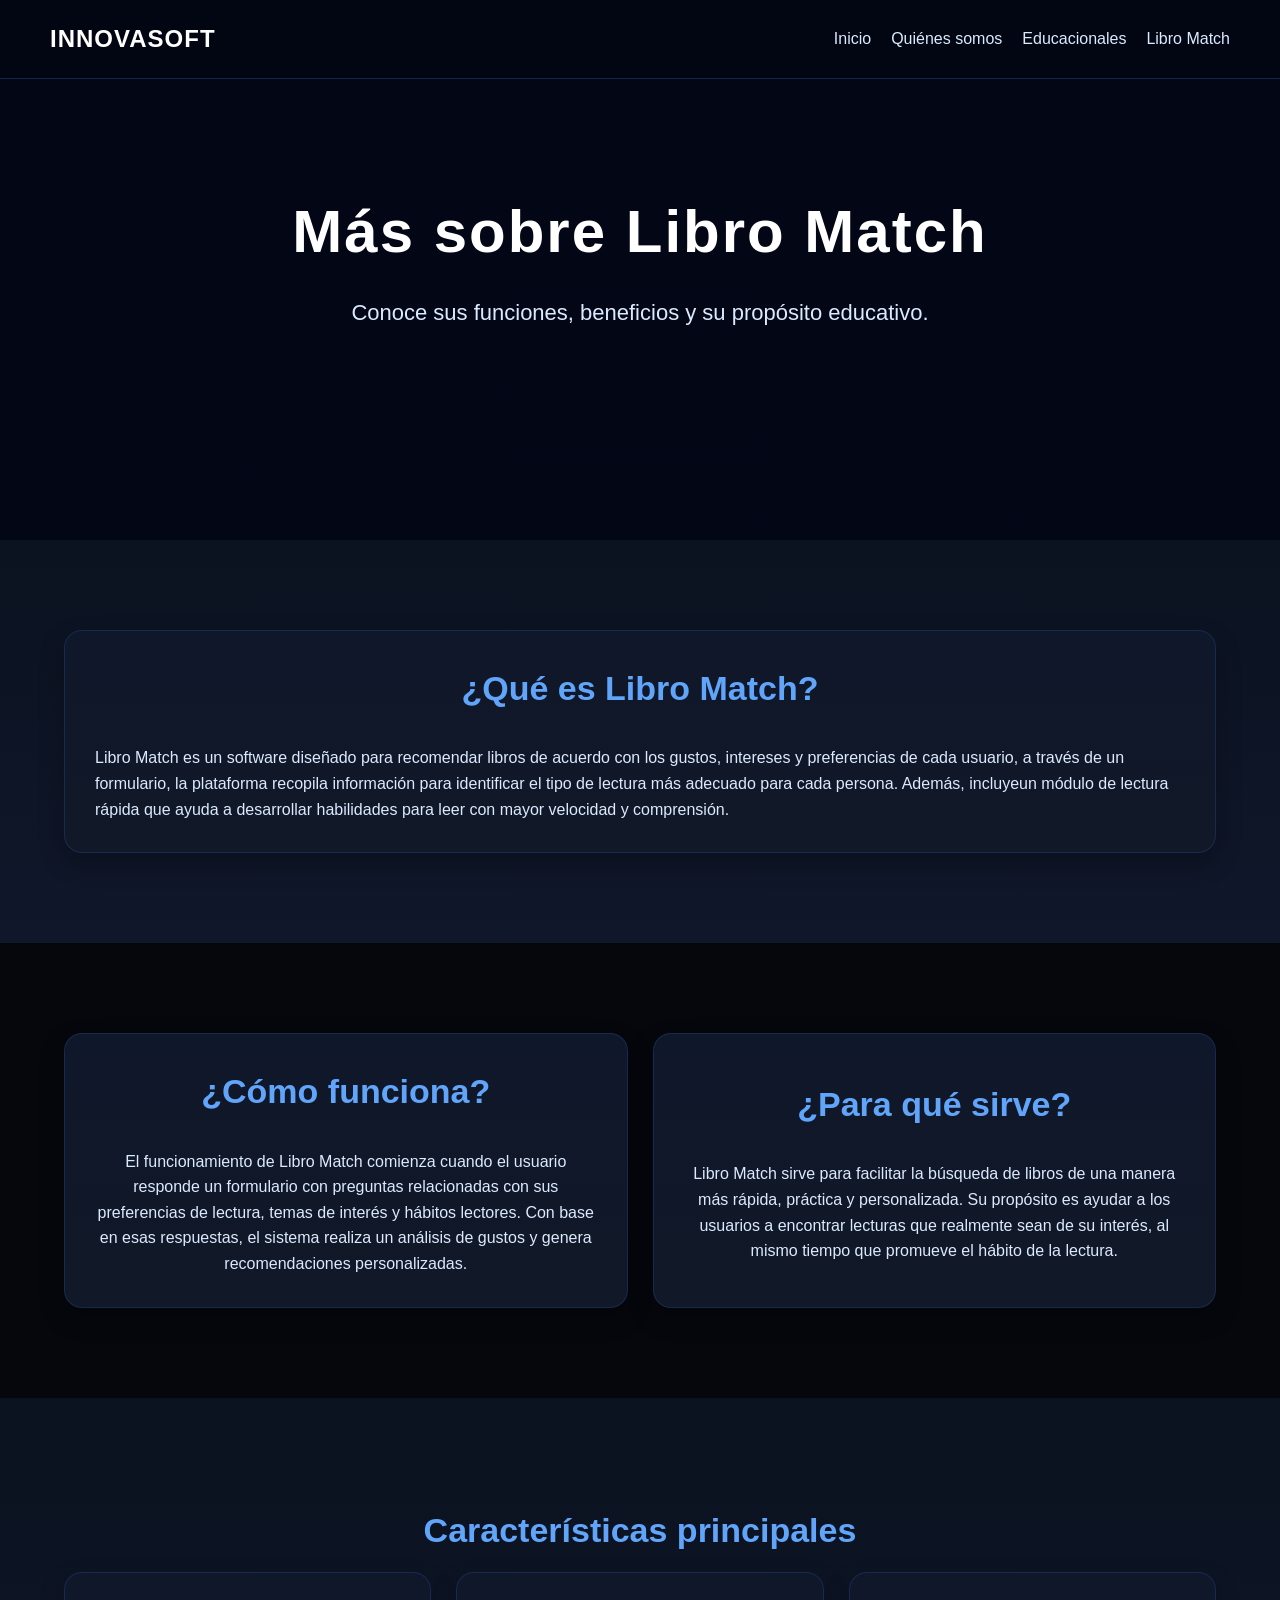
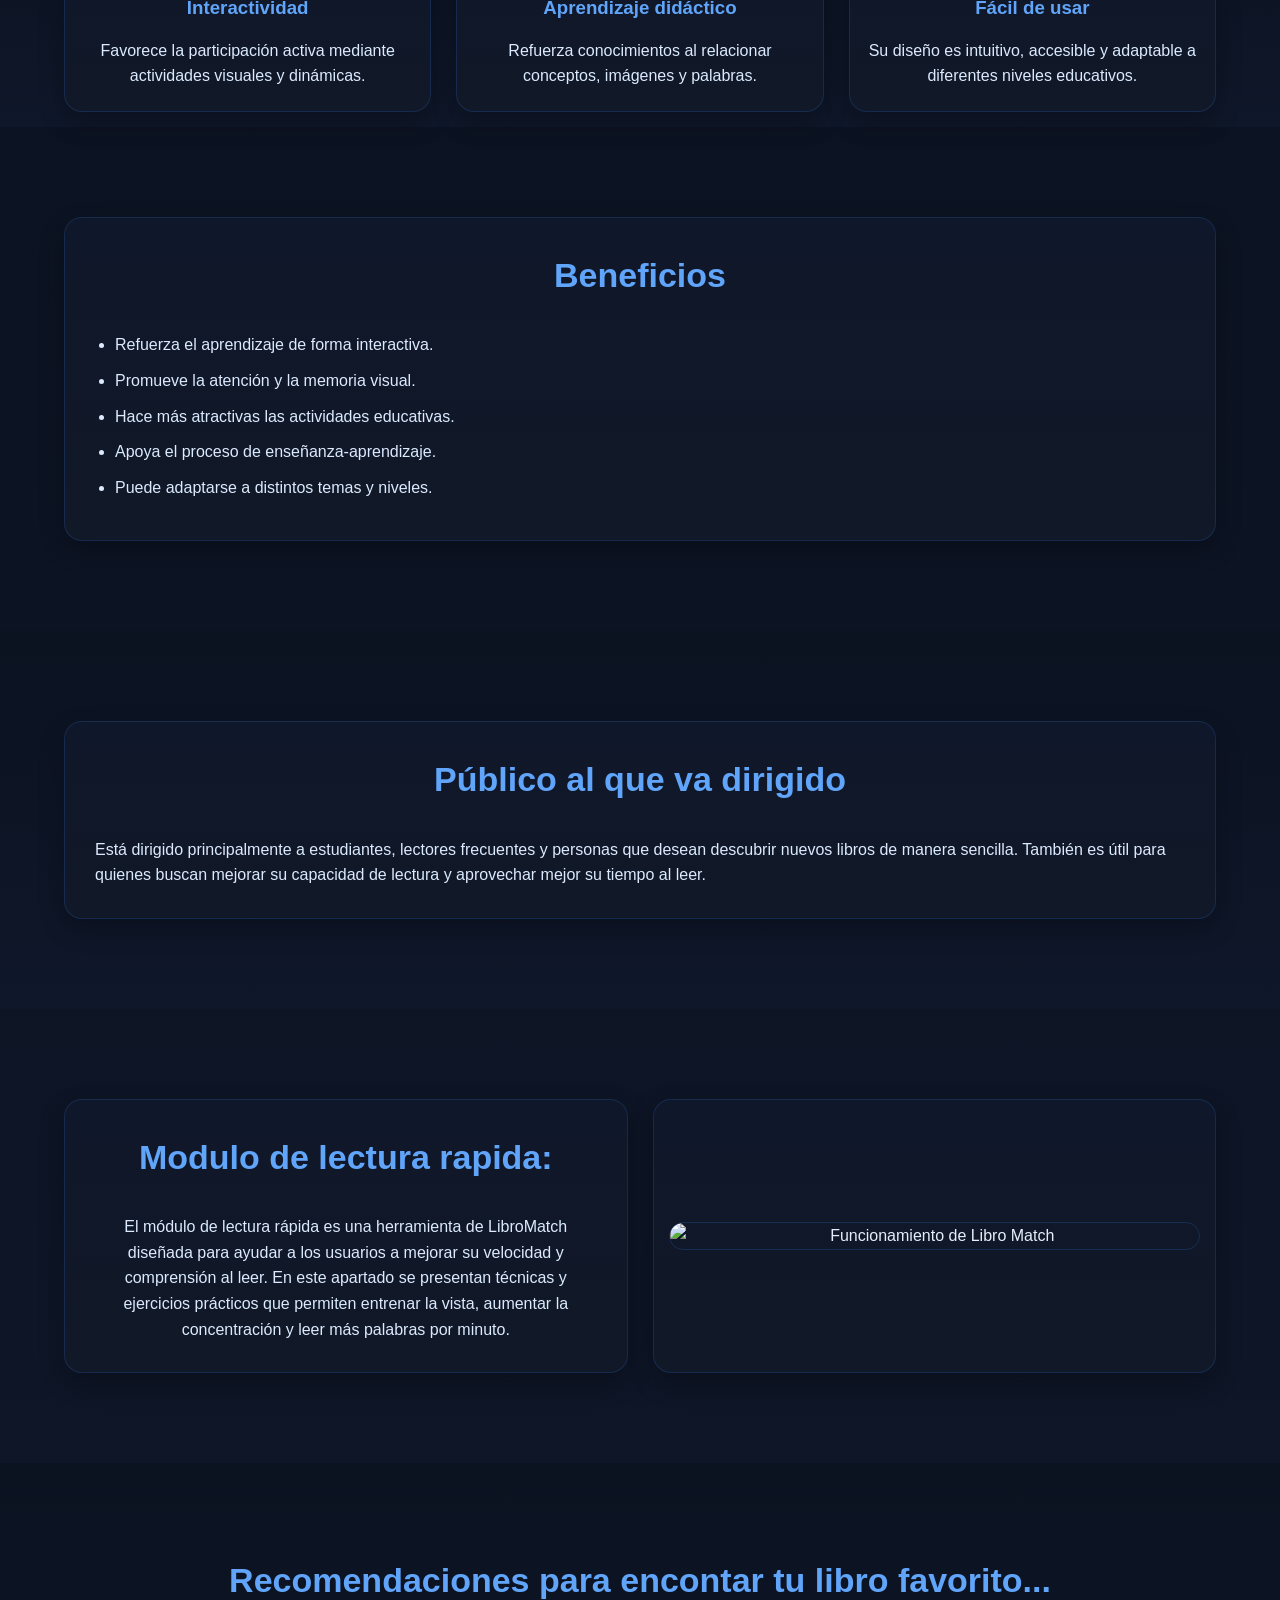
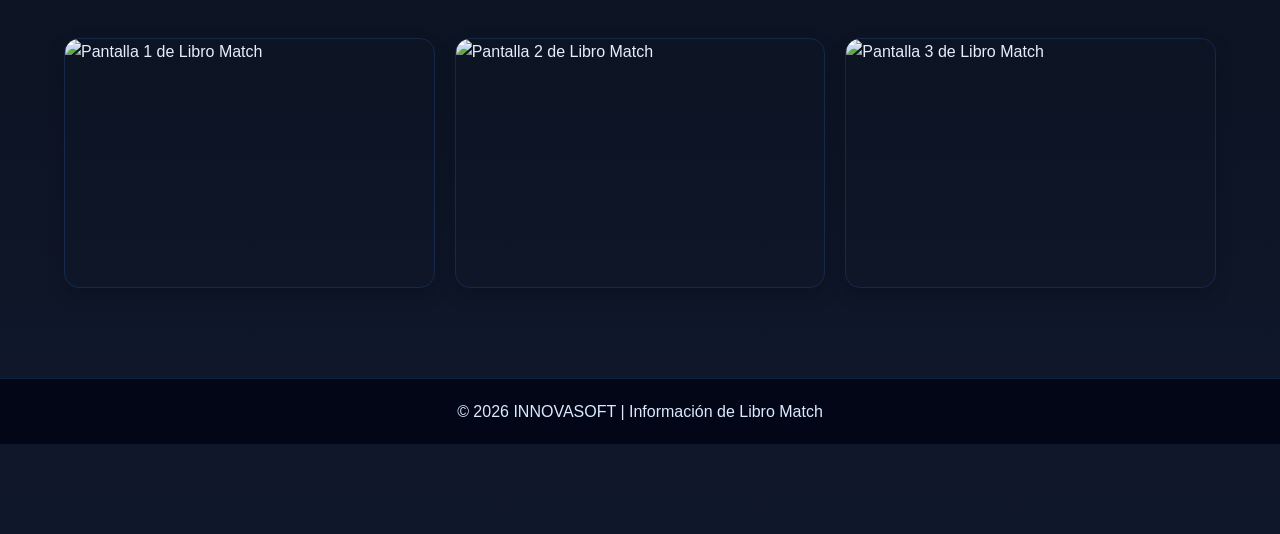
==== info-libro-match.html @ d83b4dc9 "Add files via upload" ====
<!DOCTYPE html>
<html lang="es">
<head>
  <meta charset="UTF-8">
  <meta name="viewport" content="width=device-width, initial-scale=1.0">
  <title>Información de Libro Match | INNOVASOFT</title>
  <link rel="stylesheet" href="estilos.css">
</head>
<body>

  <header class="sub-hero">
    <nav class="navbar">
      <div class="logo">INNOVASOFT</div>
      <ul class="nav-links">
        <li><a href="index.html">Inicio</a></li>
        <li><a href="quienes-somos.html">Quiénes somos</a></li>
        <li><a href="educacionales.html">Educacionales</a></li>
        <li><a href="libro-match.html">Libro Match</a></li>
      </ul>
    </nav>

    <div class="hero-contenido">
      <h1>Más sobre Libro Match</h1>
      <p>Conoce sus funciones, beneficios y su propósito educativo.</p>
    </div>
  </header>

  <section class="seccion fondo-claro">
    <div class="contenedor">
      <div class="card">
        <h2>¿Qué es Libro Match?</h2>
        <p>
          Libro Match es un software diseñado para recomendar libros de acuerdo con los 
          gustos, intereses y preferencias de cada usuario, a través de un formulario, 
          la plataforma recopila información para identificar el tipo de lectura 
          más adecuado para cada persona. Además, incluyeun módulo de lectura rápida que 
          ayuda a desarrollar habilidades para leer con mayor velocidad y comprensión.
        </p>
      </div>
    </div>
  </section>

  <section class="seccion">
    <div class="contenedor grid-2">
      <div class="card">
        <h2>¿Cómo funciona?</h2>
        <p>
          El funcionamiento de Libro Match comienza cuando el usuario responde un formulario con 
          preguntas relacionadas con sus preferencias de lectura, temas de interés y hábitos lectores. 
          Con base en esas respuestas, el sistema realiza un análisis de gustos y genera 
          recomendaciones personalizadas. 
        </p>
      </div>

      <div class="card">
        <h2>¿Para qué sirve?</h2>
        <p>
          Libro Match sirve para facilitar la búsqueda de libros de una manera más rápida, 
          práctica y personalizada. Su propósito es ayudar a los usuarios a encontrar lecturas
          que realmente sean de su interés, al mismo tiempo que promueve el hábito de la lectura. 
        </p>
      </div>
    </div>
  </section>

  <section class="seccion fondo-claro">
  <section class="seccion fondo-claro seccion-caracteristicas">
  <div class="contenedor">
    <h2>Características principales</h2>

    <div class="grid-3">
      <div class="card card-icono">
        <h3>Interactividad</h3>
        <p>Favorece la participación activa mediante actividades visuales y dinámicas.</p>
      </div>

      <div class="card card-icono">
        <h3>Aprendizaje didáctico</h3>
        <p>Refuerza conocimientos al relacionar conceptos, imágenes y palabras.</p>
      </div>

      <div class="card card-icono">
        <h3>Fácil de usar</h3>
        <p>Su diseño es intuitivo, accesible y adaptable a diferentes niveles educativos.</p>
      </div>
    </div>
  </div>
  </section>

  <section class="seccion">
    <div class="contenedor">
      <div class="card">
        <h2>Beneficios</h2>
        <ul>
          <li>Refuerza el aprendizaje de forma interactiva.</li>
          <li>Promueve la atención y la memoria visual.</li>
          <li>Hace más atractivas las actividades educativas.</li>
          <li>Apoya el proceso de enseñanza-aprendizaje.</li>
          <li>Puede adaptarse a distintos temas y niveles.</li>
        </ul>
      </div>
    </div>
  </section>

  <section class="seccion fondo-claro">
    <div class="contenedor">
      <div class="card">
        <h2>Público al que va dirigido</h2>
        <p>
          Está dirigido principalmente a estudiantes, lectores frecuentes y personas que desean 
          descubrir nuevos libros de manera sencilla. También es útil para quienes buscan mejorar 
          su capacidad de lectura y aprovechar mejor su tiempo al leer.
        </p>
      </div>
    </div>
  </section>

  <section class="seccion">
  <div class="contenedor grid-2">
    <div class="card">
      <h2>Modulo de lectura rapida:</h2>
      <p>
        El módulo de lectura rápida es una herramienta de LibroMatch diseñada para ayudar a los 
        usuarios a mejorar su velocidad y comprensión al leer. En este apartado se presentan 
        técnicas y ejercicios prácticos que permiten entrenar la vista, aumentar la concentración 
        y leer más palabras por minuto. 
      </p>
    </div>

    <div class="card card-imagen-lateral">
      <img src="IMAGENES/lectura-rapida.png" alt="Funcionamiento de Libro Match">
    </div>
  </div>
</section>

<section class="seccion fondo-claro">
  <div class="contenedor">
    <h2>Recomendaciones para encontar tu libro favorito...</h2>

    <div class="galeria-libro">
      <img src="IMAGENES/imagen-1.jpeg" alt="Pantalla 1 de Libro Match">
      <img src="IMAGENES/imagen.2.jpeg" alt="Pantalla 2 de Libro Match">
      <img src="IMAGENES/imagen-3.jpg" alt="Pantalla 3 de Libro Match">
    </div>
  </div>
</section>

  <footer class="footer">
    <p>© 2026 INNOVASOFT | Información de Libro Match</p>
  </footer>

</body>
</html>
---- estilos.css ----
* {
  margin: 0;
  padding: 0;
  box-sizing: border-box;
}

html {
  scroll-behavior: smooth;
}

body {
  font-family: 'Segoe UI', Arial, sans-serif;
  background: #05070d;
  color: #e5eefc;
  line-height: 1.6;
}

/* CONTENEDOR */
.contenedor {
  width: 90%;
  max-width: 1200px;
  margin: auto;
}

/* NAVBAR */
.navbar {
  width: 100%;
  display: flex;
  justify-content: space-between;
  align-items: center;
  padding: 20px 50px;
  position: fixed;
  top: 0;
  left: 0;
  background: rgba(3, 7, 18, 0.95);
  backdrop-filter: blur(8px);
  z-index: 1000;
  border-bottom: 1px solid rgba(59, 130, 246, 0.25);
}

.logo {
  color: #ffffff;
  font-size: 24px;
  font-weight: bold;
  letter-spacing: 1px;
}

.nav-links {
  display: flex;
  list-style: none;
}

.nav-links li {
  margin-left: 20px;
}

.nav-links a {
  text-decoration: none;
  color: #dbeafe;
  font-weight: 500;
  transition: 0.3s;
}

.nav-links a:hover {
  color: #3b82f6;
}

/* HERO PRINCIPAL */
.hero {
  min-height: 100vh;
  background: linear-gradient(rgba(2, 6, 23, 0.82), rgba(2, 6, 23, 0.88)),
              url('https://images.unsplash.com/photo-1516321318423-f06f85e504b3?auto=format&fit=crop&w=1600&q=80');
  background-size: cover;
  background-position: center;
  display: flex;
  justify-content: center;
  align-items: center;
  text-align: center;
  padding: 20px;
}

.hero-contenido {
  color: white;
  max-width: 700px;
  animation: aparecer 1.2s ease;
}

.hero-contenido h1 {
  font-size: 60px;
  margin-bottom: 15px;
  letter-spacing: 2px;
  color: #ffffff;
}

.hero-contenido p {
  font-size: 22px;
  margin-bottom: 25px;
  color: #dbeafe;
}

/* HERO SECUNDARIO */
.sub-hero {
  min-height: 60vh;
  background: linear-gradient(rgba(2, 6, 23, 0.84), rgba(2, 6, 23, 0.88)),
              url('https://images.unsplash.com/photo-1497366754035-f200968a6e72?auto=format&fit=crop&w=1600&q=80');
  background-size: cover;
  background-position: center;
  display: flex;
  justify-content: center;
  align-items: center;
  text-align: center;
  padding: 20px;
}

/* BOTÓN HERO */
.btn-hero {
  display: inline-block;
  background: linear-gradient(135deg, #2563eb, #1d4ed8);
  color: white;
  text-decoration: none;
  padding: 14px 30px;
  border-radius: 30px;
  font-size: 16px;
  transition: 0.3s;
  box-shadow: 0 8px 20px rgba(37, 99, 235, 0.35);
}

.btn-hero:hover {
  background: linear-gradient(135deg, #3b82f6, #2563eb);
  transform: scale(1.05);
}

/* BOTONES DENTRO DE HERO */
.hero-contenido button {
  background: linear-gradient(135deg, #2563eb, #1d4ed8);
  color: white;
  border: none;
  padding: 14px 30px;
  border-radius: 30px;
  cursor: pointer;
  font-size: 16px;
  transition: 0.3s;
  box-shadow: 0 8px 20px rgba(37, 99, 235, 0.35);
}

.hero-contenido button:hover {
  background: linear-gradient(135deg, #3b82f6, #2563eb);
  transform: scale(1.05);
}

/* SECCIONES */
.seccion {
  padding: 90px 0;
}

.seccion h2 {
  text-align: center;
  font-size: 34px;
  margin-bottom: 30px;
  color: #60a5fa;
}

.presentacion p {
  max-width: 850px;
  margin: auto;
  text-align: center;
  font-size: 18px;
  color: #dbeafe;
}

.fondo-claro {
  background: linear-gradient(180deg, #0b1220, #0f172a);
}

/* GRIDS */
.grid-2 {
  display: grid;
  grid-template-columns: repeat(2, 1fr);
  gap: 25px;
}

.grid-3 {
  display: grid;
  grid-template-columns: repeat(3, 1fr);
  gap: 25px;
}

/* TARJETAS */
.card {
  background: linear-gradient(180deg, #0f172a, #111827);
  padding: 30px;
  border-radius: 18px;
  box-shadow: 0 10px 25px rgba(0, 0, 0, 0.28);
  transition: 0.3s;
  border: 1px solid rgba(59, 130, 246, 0.18);
}

.card:hover {
  transform: translateY(-8px);
  box-shadow: 0 14px 30px rgba(37, 99, 235, 0.18);
}

.card h2 {
  color: #60a5fa;
}

.card h3 {
  margin-bottom: 15px;
  color: #60a5fa;
}

.card p,
.card li,
.card ul {
  color: #dbeafe;
}

.card ul {
  padding-left: 20px;
}

.card li {
  margin-bottom: 10px;
}

/* CENTRAR TEXTO EN LA SECCIÓN DE DOS TARJETAS */
.grid-2 .card {
  text-align: center;
  display: flex;
  flex-direction: column;
  justify-content: center;
}

/* ENLACES DENTRO DE TARJETAS */
.link-card {
  text-decoration: none;
  color: #60a5fa;
}

.link-card:hover {
  color: #93c5fd;
}

/* TARJETAS DE PRODUCTOS */
.producto-card h3 {
  color: #60a5fa;
  margin-bottom: 15px;
}

.producto-card p {
  text-align: justify;
  color: #dbeafe;
}

/* CONTACTO / REDES */
.contacto {
  background: linear-gradient(135deg, #020617, #0f172a, #172554);
  color: white;
}

.contacto h2 {
  color: #60a5fa;
}

.texto-redes {
  text-align: center;
  max-width: 750px;
  margin: 0 auto 30px auto;
  font-size: 18px;
  color: #dbeafe;
}

.redes-sociales {
  display: grid;
  grid-template-columns: repeat(4, 1fr);
  gap: 20px;
}

.red-social-card {
  background: rgba(15, 23, 42, 0.92);
  color: white;
  text-decoration: none;
  padding: 30px 20px;
  border-radius: 18px;
  text-align: center;
  transition: 0.3s;
  box-shadow: 0 8px 20px rgba(0, 0, 0, 0.22);
  border: 1px solid rgba(59, 130, 246, 0.22);
}

.red-social-card:hover {
  transform: translateY(-8px);
  background: rgba(30, 41, 59, 0.98);
  box-shadow: 0 12px 25px rgba(37, 99, 235, 0.18);
}

.icono-red {
  font-size: 42px;
  margin-bottom: 15px;
  display: block;
  color: #60a5fa;
}

.red-social-card h3 {
  margin-bottom: 12px;
  color: #ffffff;
}

.red-social-card p {
  font-size: 15px;
  color: #cbd5e1;
}

/* FORMULARIO */
.formulario {
  max-width: 700px;
  margin: auto;
  display: flex;
  flex-direction: column;
  gap: 18px;
}

.formulario input,
.formulario textarea {
  width: 100%;
  padding: 15px;
  border: 1px solid rgba(59, 130, 246, 0.2);
  border-radius: 12px;
  font-size: 16px;
  outline: none;
  background: #0f172a;
  color: white;
}

.formulario textarea {
  min-height: 130px;
  resize: none;
}

.formulario button {
  background: linear-gradient(135deg, #2563eb, #1d4ed8);
  color: white;
  border: none;
  padding: 14px;
  border-radius: 12px;
  cursor: pointer;
  font-size: 16px;
  transition: 0.3s;
}

.formulario button:hover {
  background: linear-gradient(135deg, #3b82f6, #2563eb);
}

#resultado {
  margin-top: 25px;
  text-align: center;
  font-weight: bold;
  font-size: 18px;
  color: #bfdbfe;
}

/* FOOTER */
.footer {
  background: #020617;
  color: #dbeafe;
  text-align: center;
  padding: 20px;
  border-top: 1px solid rgba(59, 130, 246, 0.2);
}

/* ANIMACIÓN */
@keyframes aparecer {
  from {
    opacity: 0;
    transform: translateY(25px);
  }
  to {
    opacity: 1;
    transform: translateY(0);
  }
}

/* HERO LIBRO MATCH */
.hero-libro {
  min-height: 100vh;
  background: linear-gradient(135deg, rgba(2, 6, 23, 0.95), rgba(30, 64, 175, 0.85)),
              url('https://images.unsplash.com/photo-1503676260728-1c00da094a0b?auto=format&fit=crop&w=1600&q=80');
  background-size: cover;
  background-position: center;
  color: white;
  display: flex;
  justify-content: center;
  align-items: center;
  text-align: center;
  padding: 120px 20px 60px;
}

.hero-libro-contenido {
  max-width: 800px;
  animation: aparecer 1.2s ease;
}

.logo-libro-contenedor {
  width: 170px;
  height: 170px;
  background: rgba(0, 0, 0, 0.9);
  border-radius: 50%;
  display: flex;
  justify-content: center;
  align-items: center;
  margin: 0 auto 25px auto;
  box-shadow: 0 8px 25px rgba(0, 0, 0, 0.35);
  overflow: hidden;
  border: 2px solid rgba(96, 165, 250, 0.35);
}

.logo-producto {
  width: 110px;
  height: auto;
  display: block;
}

.hero-libro h1 {
  font-size: 64px;
  margin-bottom: 18px;
  letter-spacing: 2px;
  color: #ffffff;
}

.subtitulo-libro {
  font-size: 22px;
  max-width: 700px;
  margin: 0 auto 30px auto;
  color: #dbeafe;
}

.btn-libro {
  display: inline-block;
  background: linear-gradient(135deg, #2563eb, #1d4ed8);
  color: #ffffff;
  text-decoration: none;
  padding: 14px 30px;
  border-radius: 30px;
  font-weight: bold;
  font-size: 16px;
  transition: 0.3s;
  box-shadow: 0 8px 20px rgba(37, 99, 235, 0.35);
}

.btn-libro:hover {
  transform: scale(1.05);
  background: linear-gradient(135deg, #3b82f6, #2563eb);
}

.card-destacada {
  border-left: 8px solid #3b82f6;
}

.card-icono {
  text-align: center;
}

.icono-circulo {
  width: 70px;
  height: 70px;
  background: #0b1220;
  color: #60a5fa;
  border: 1px solid rgba(96, 165, 250, 0.25);
  border-radius: 50%;
  display: flex;
  justify-content: center;
  align-items: center;
  margin: 0 auto 18px auto;
  font-size: 30px;
}

/* IMÁGENES LIBRO MATCH */
.imagen-principal-libro {
  padding: 15px;
  overflow: hidden;
}

.imagen-principal-libro img {
  width: 100%;
  height: auto;
  border-radius: 15px;
  display: block;
  border: 1px solid rgba(59, 130, 246, 0.2);
}

.card-imagen-lateral {
  display: flex;
  justify-content: center;
  align-items: center;
  padding: 15px;
  overflow: hidden;
}

.card-imagen-lateral img {
  width: 100%;
  max-height: 320px;
  object-fit: cover;
  border-radius: 15px;
  display: block;
  border: 1px solid rgba(59, 130, 246, 0.2);
}

.galeria-libro {
  display: grid;
  grid-template-columns: repeat(3, 1fr);
  gap: 20px;
}

.galeria-libro img {
  width: 100%;
  height: 250px;
  object-fit: cover;
  border-radius: 15px;
  box-shadow: 0 8px 18px rgba(0, 0, 0, 0.2);
  transition: 0.3s;
  border: 1px solid rgba(59, 130, 246, 0.18);
}

.galeria-libro img:hover {
  transform: scale(1.03);
}

/* RESPONSIVE */
@media (max-width: 900px) {
  .grid-2,
  .grid-3,
  .redes-sociales,
  .galeria-libro {
    grid-template-columns: 1fr;
  }

  .navbar {
    flex-direction: column;
    padding: 15px 20px;
  }

  .nav-links {
    flex-wrap: wrap;
    justify-content: center;
    margin-top: 10px;
  }

  .nav-links li {
    margin: 8px 10px;
  }

  .hero-contenido h1,
  .hero-libro h1 {
    font-size: 42px;
  }

  .hero-contenido p,
  .subtitulo-libro {
    font-size: 18px;
  }

  .logo-libro-contenedor {
    width: 130px;
    height: 130px;
  }

  .logo-producto {
    width: 85px;
  }

  .galeria-libro img {
    height: auto;
  }
}

.seccion-caracteristicas {
  padding: 15px 0;
}

.seccion-caracteristicas h2 {
  margin-bottom: 15px;
}

.seccion-caracteristicas .card-icono {
  min-height: 140px;
  padding: 20px 18px;
}
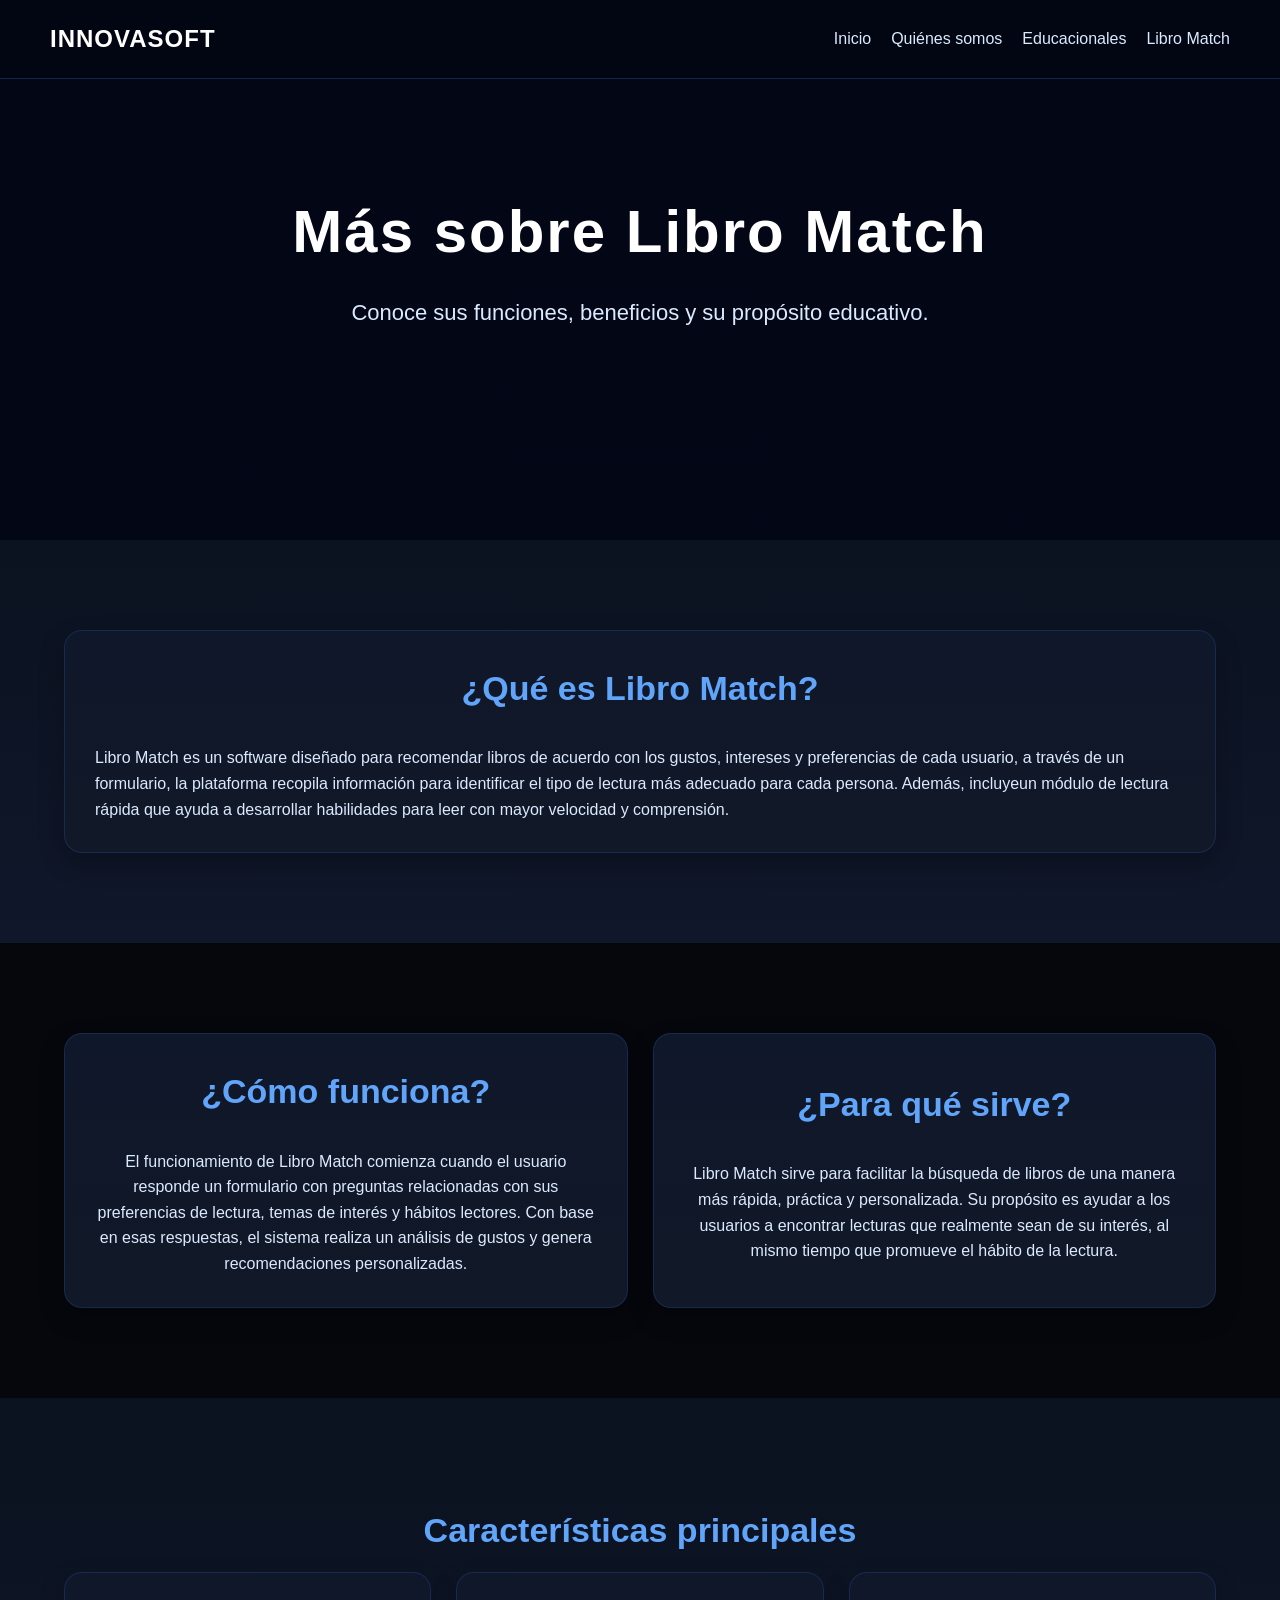
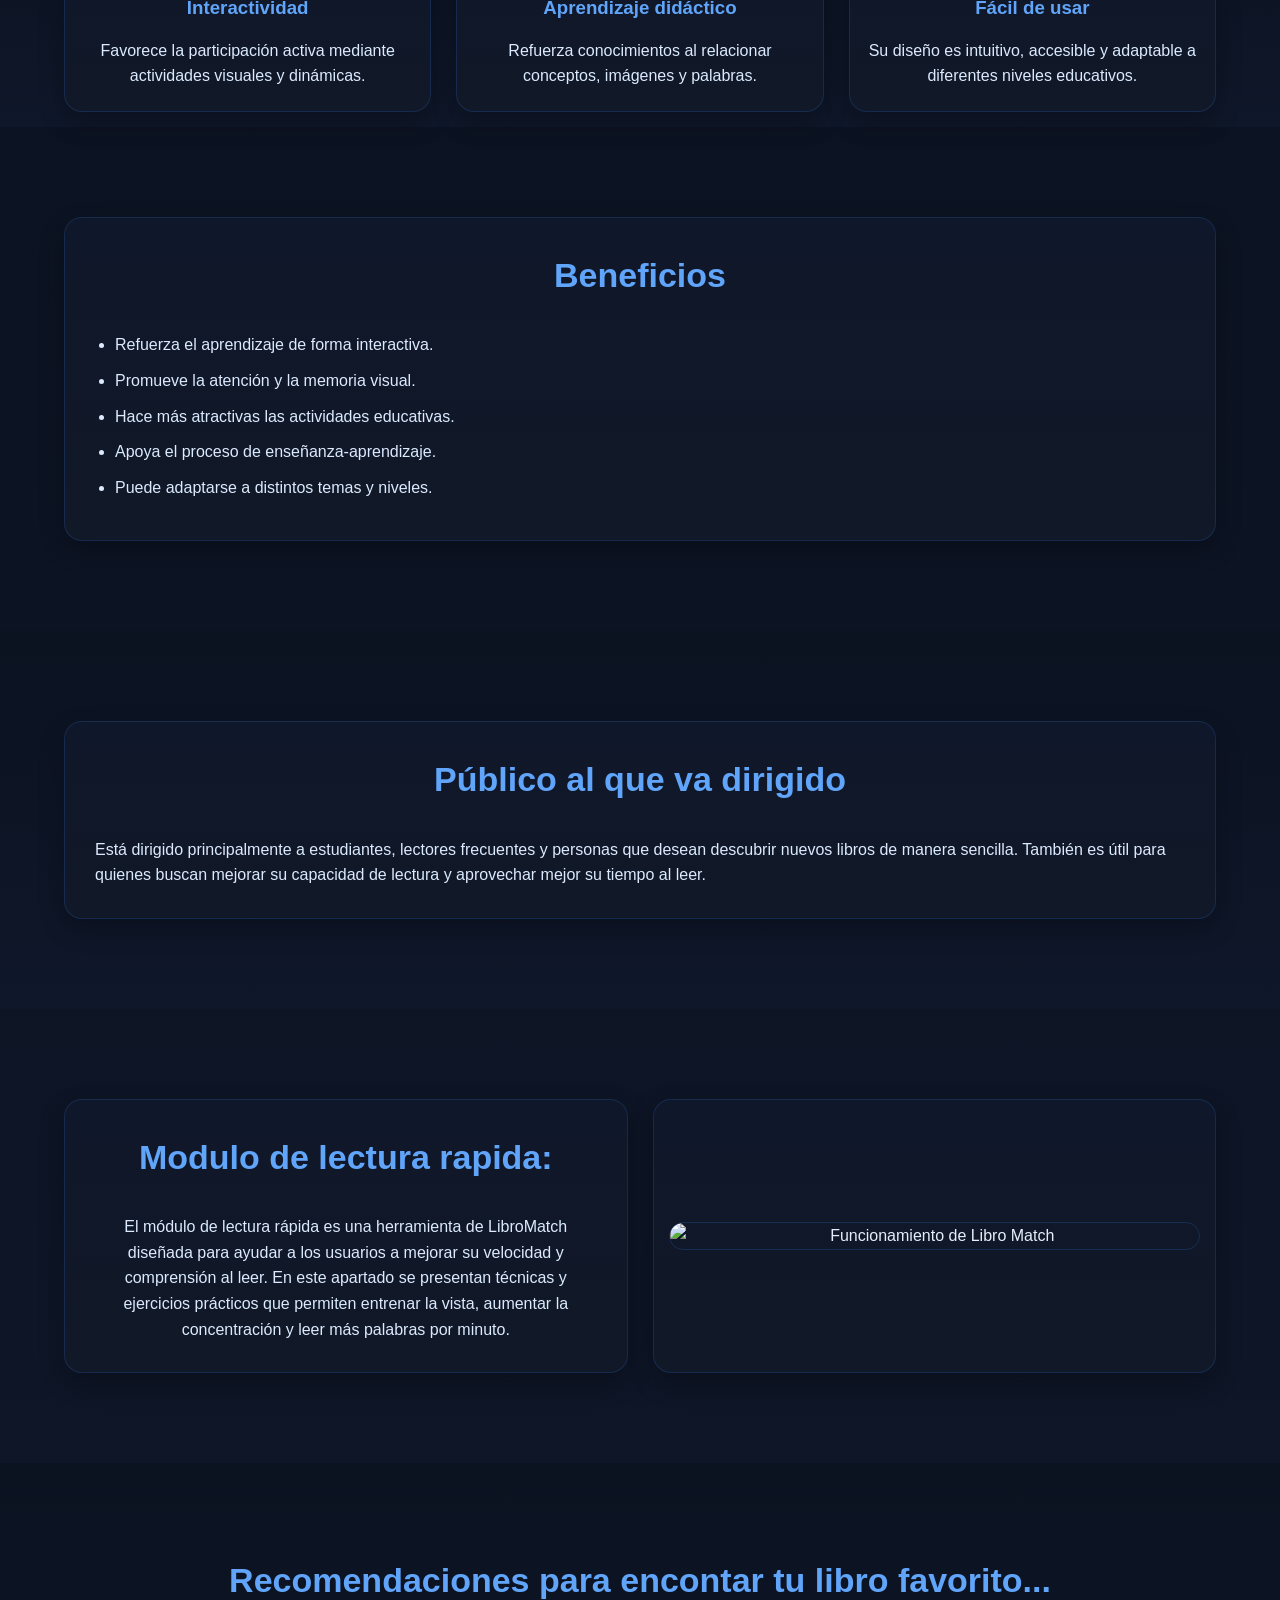
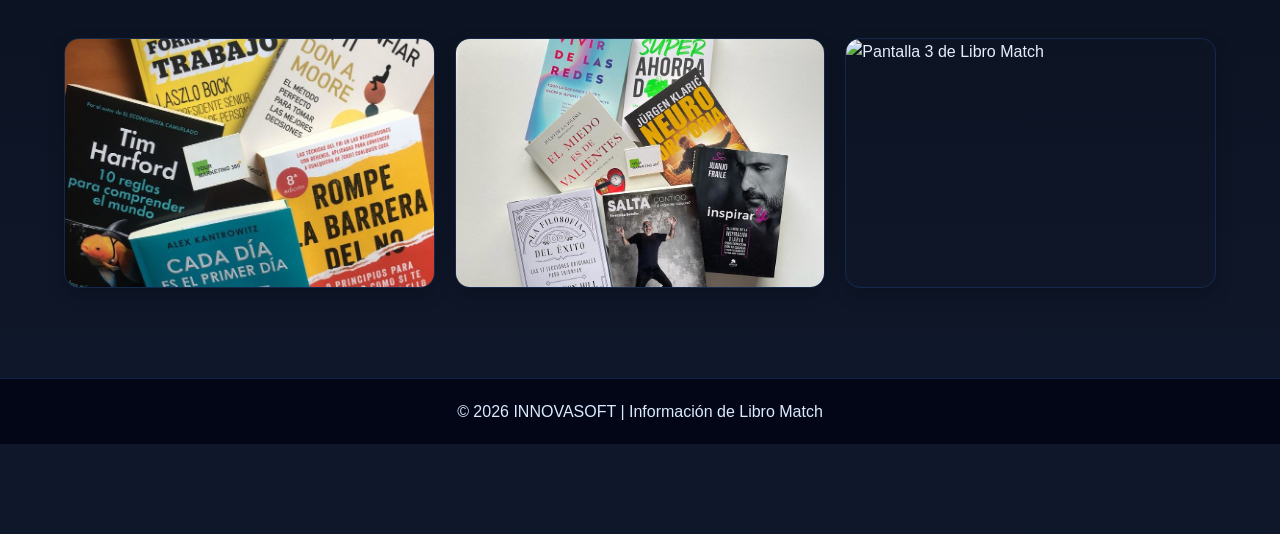
==== commit c76b52c8: "Update info-libro-match.html" ====
--- a/info-libro-match.html
+++ b/info-libro-match.html
@@ -138,8 +138,8 @@
     <h2>Recomendaciones para encontar tu libro favorito...</h2>
 
     <div class="galeria-libro">
-      <img src="IMAGENES/imagen-1.jpeg" alt="Pantalla 1 de Libro Match">
-      <img src="IMAGENES/imagen.2.jpeg" alt="Pantalla 2 de Libro Match">
+      <img src="imagen-1.jpeg" alt="Pantalla 1 de Libro Match">
+      <img src="imagen.2.jpeg" alt="Pantalla 2 de Libro Match">
       <img src="IMAGENES/imagen-3.jpg" alt="Pantalla 3 de Libro Match">
     </div>
   </div>
@@ -150,4 +150,4 @@
   </footer>
 
 </body>
-</html>+</html>
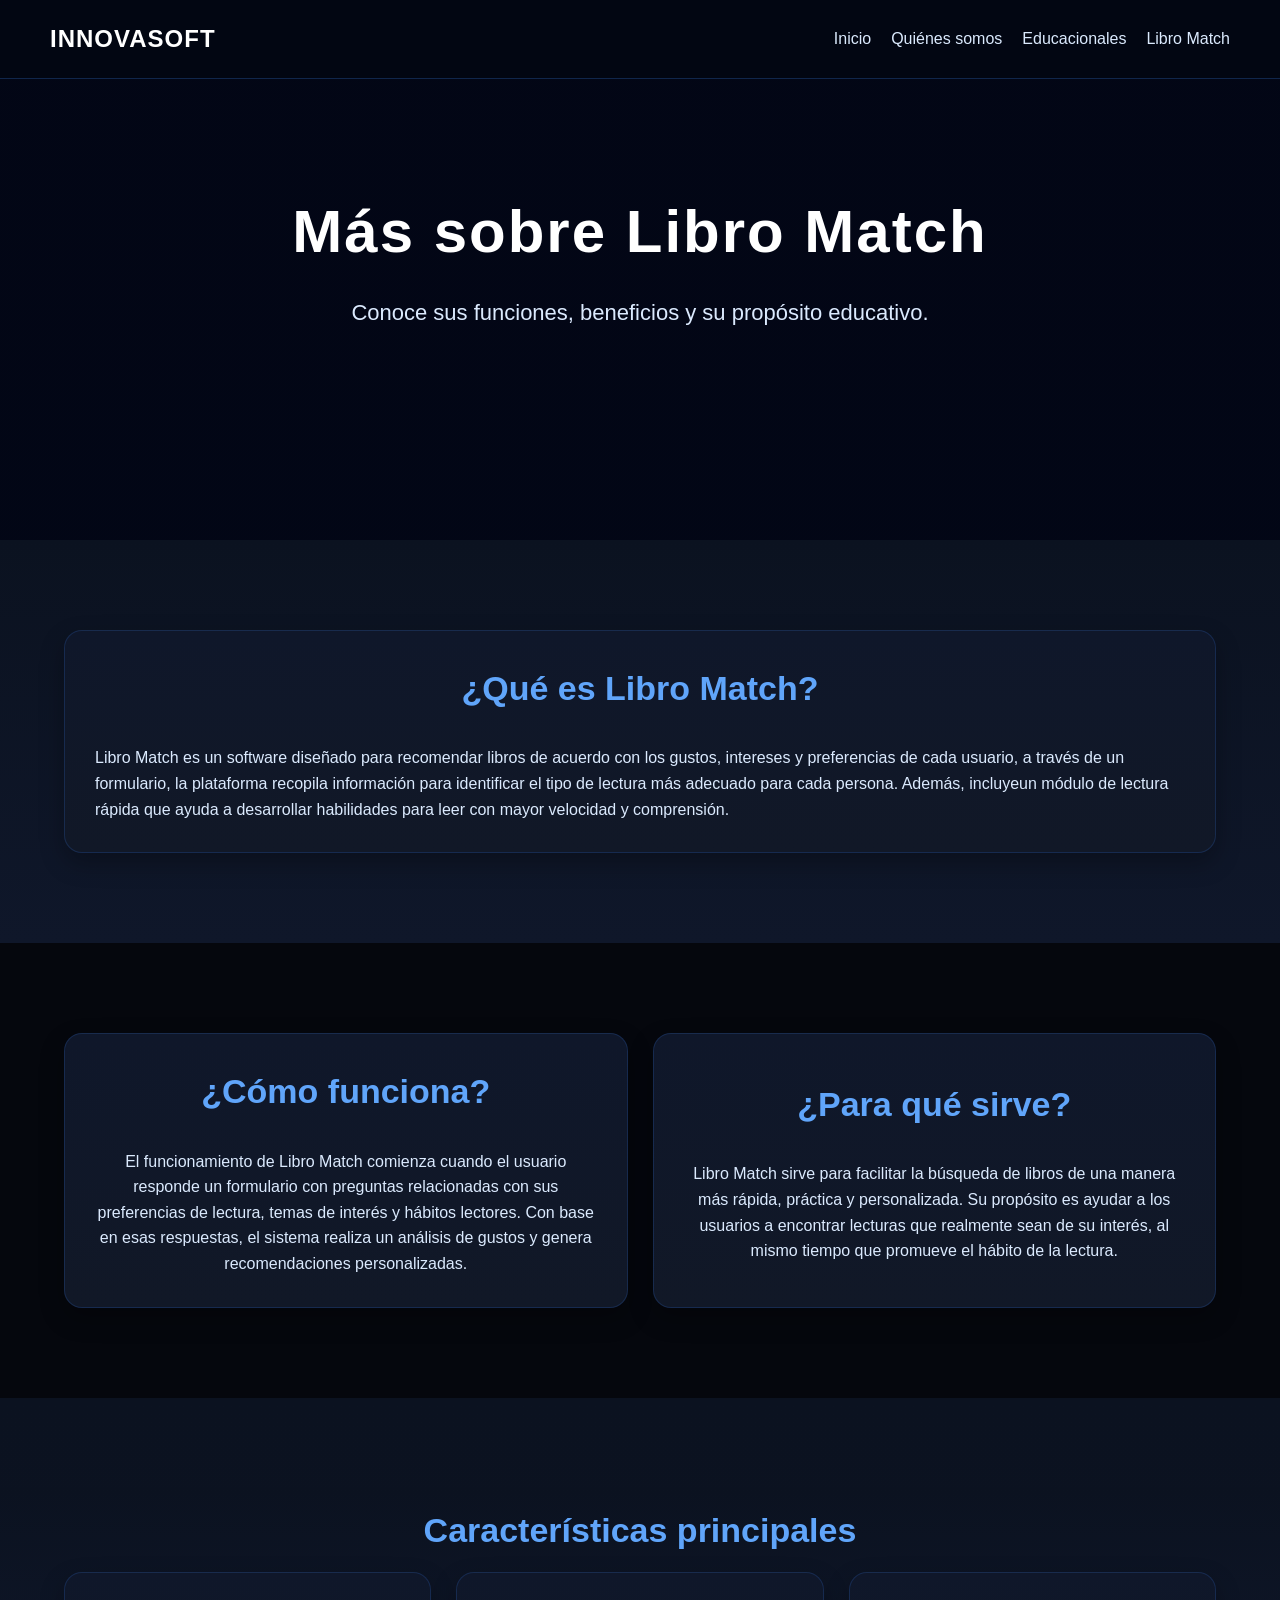
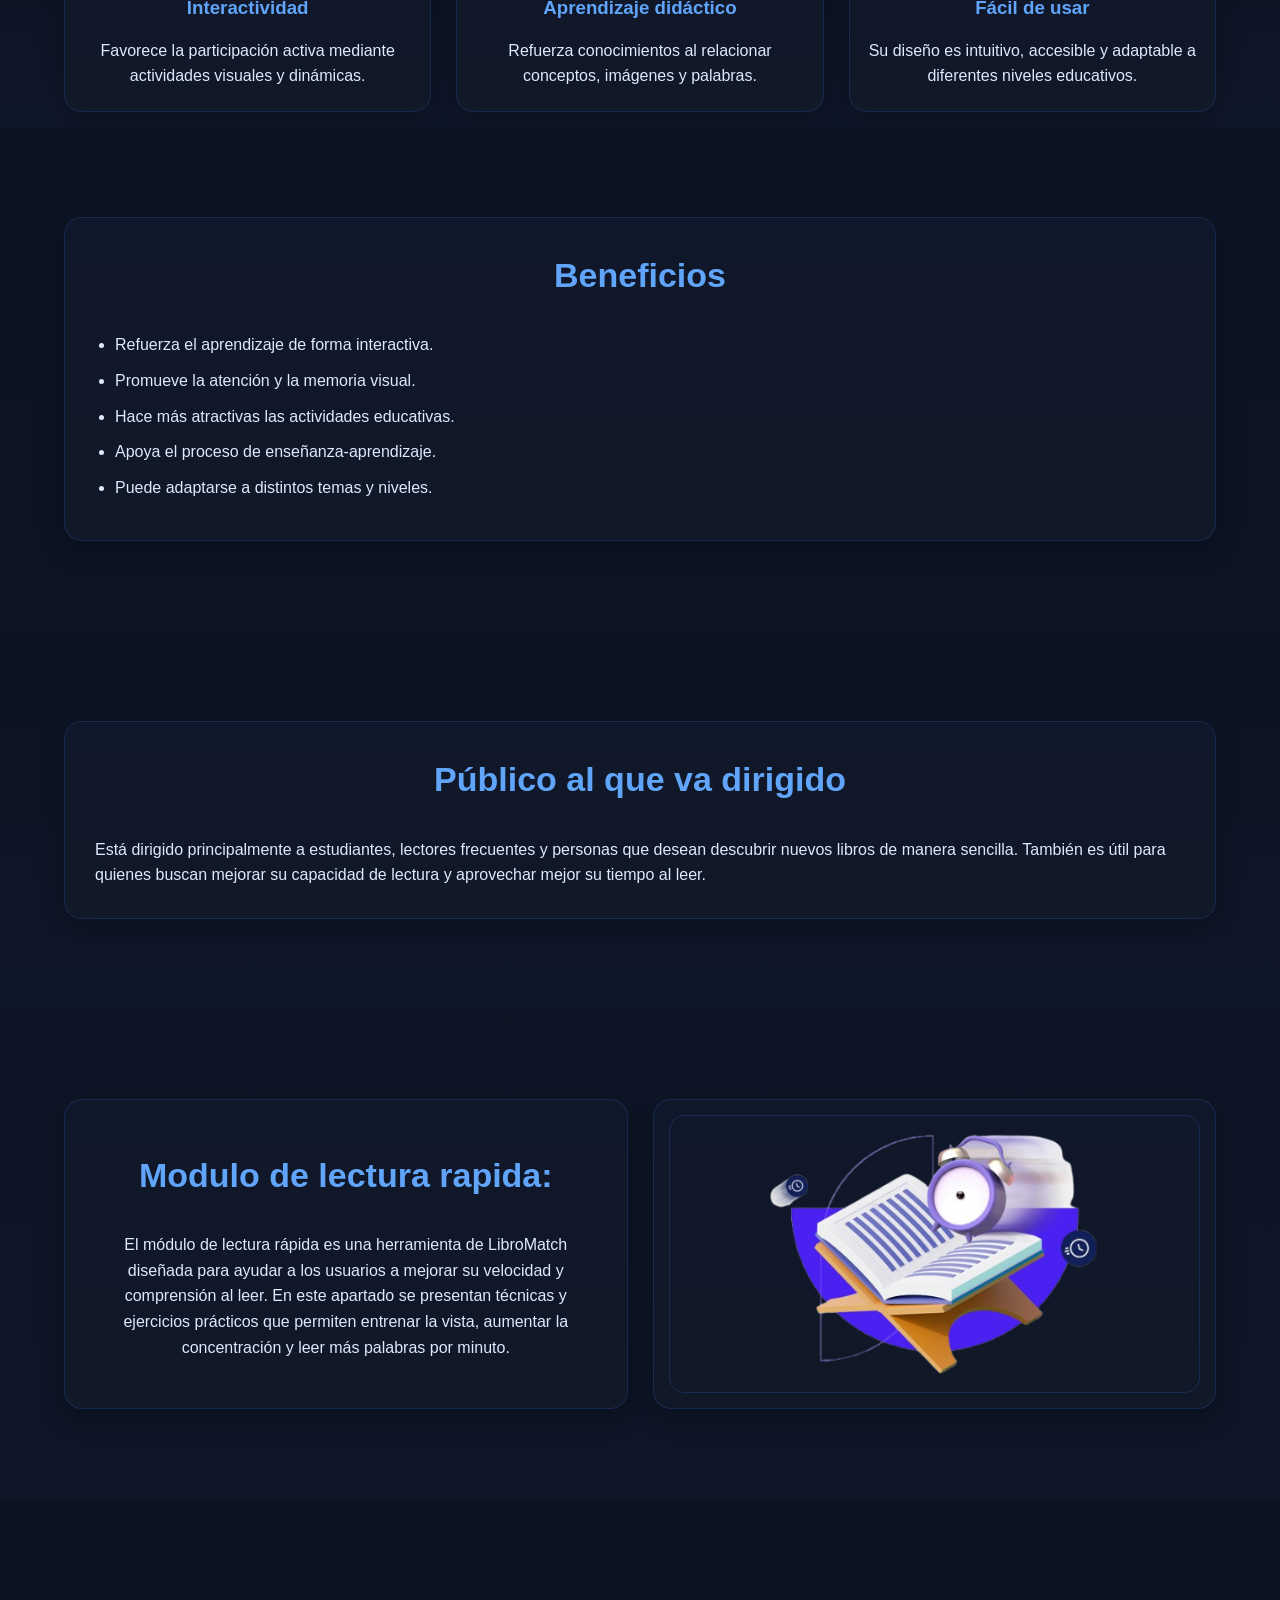
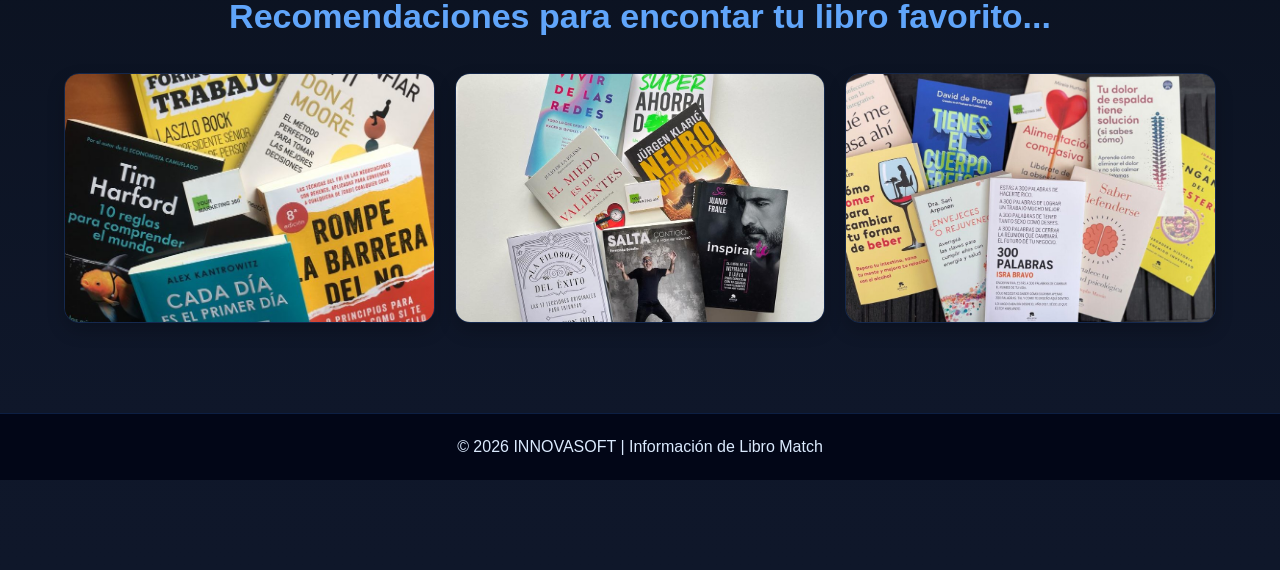
==== commit a51c2cb6: "Update info-libro-match.html" ====
--- a/info-libro-match.html
+++ b/info-libro-match.html
@@ -138,8 +138,8 @@
     <h2>Recomendaciones para encontar tu libro favorito...</h2>
 
     <div class="galeria-libro">
-      <img src="imagen-1.jpeg" alt="Pantalla 1 de Libro Match">
-      <img src="imagen.2.jpeg" alt="Pantalla 2 de Libro Match">
+      <img src="IMAGENES/imagen-1.jpeg" alt="Pantalla 1 de Libro Match">
+      <img src="IMAGENES/imagen.2.jpeg" alt="Pantalla 2 de Libro Match">
       <img src="IMAGENES/imagen-3.jpg" alt="Pantalla 3 de Libro Match">
     </div>
   </div>
